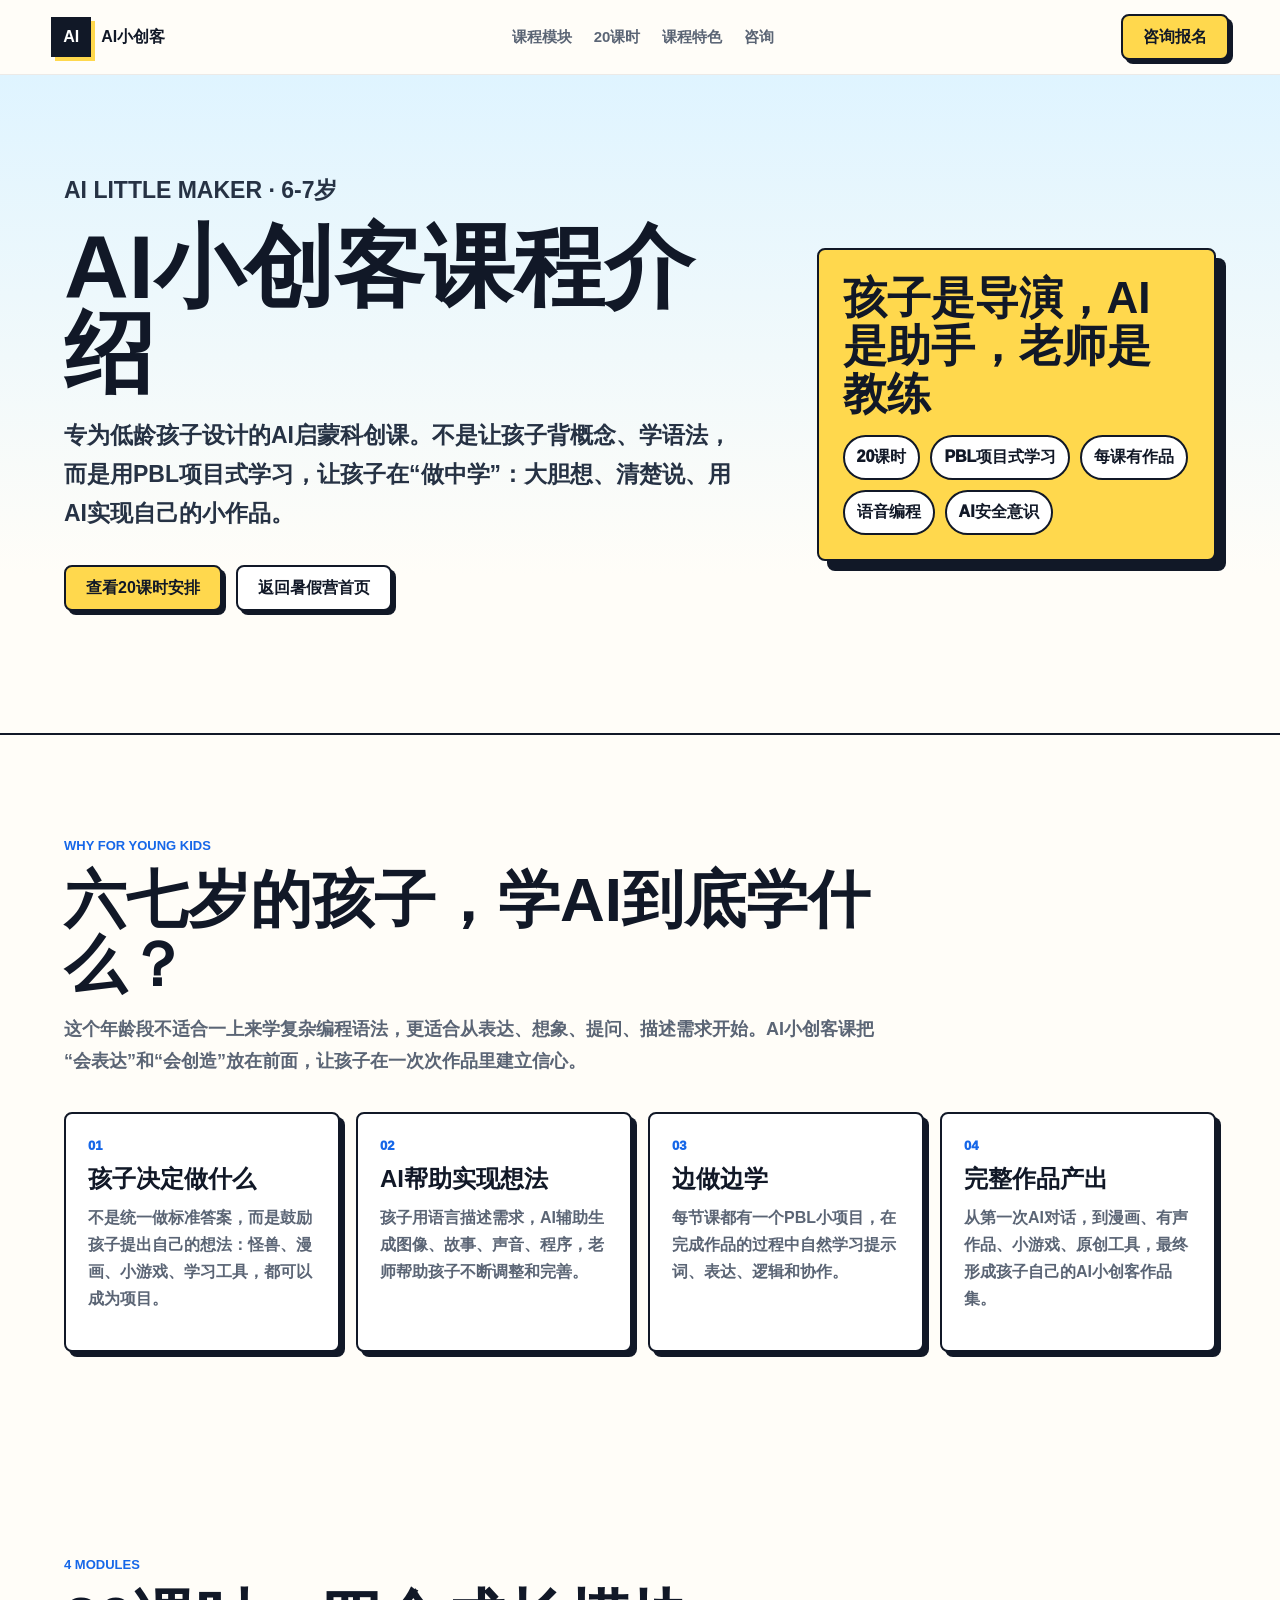
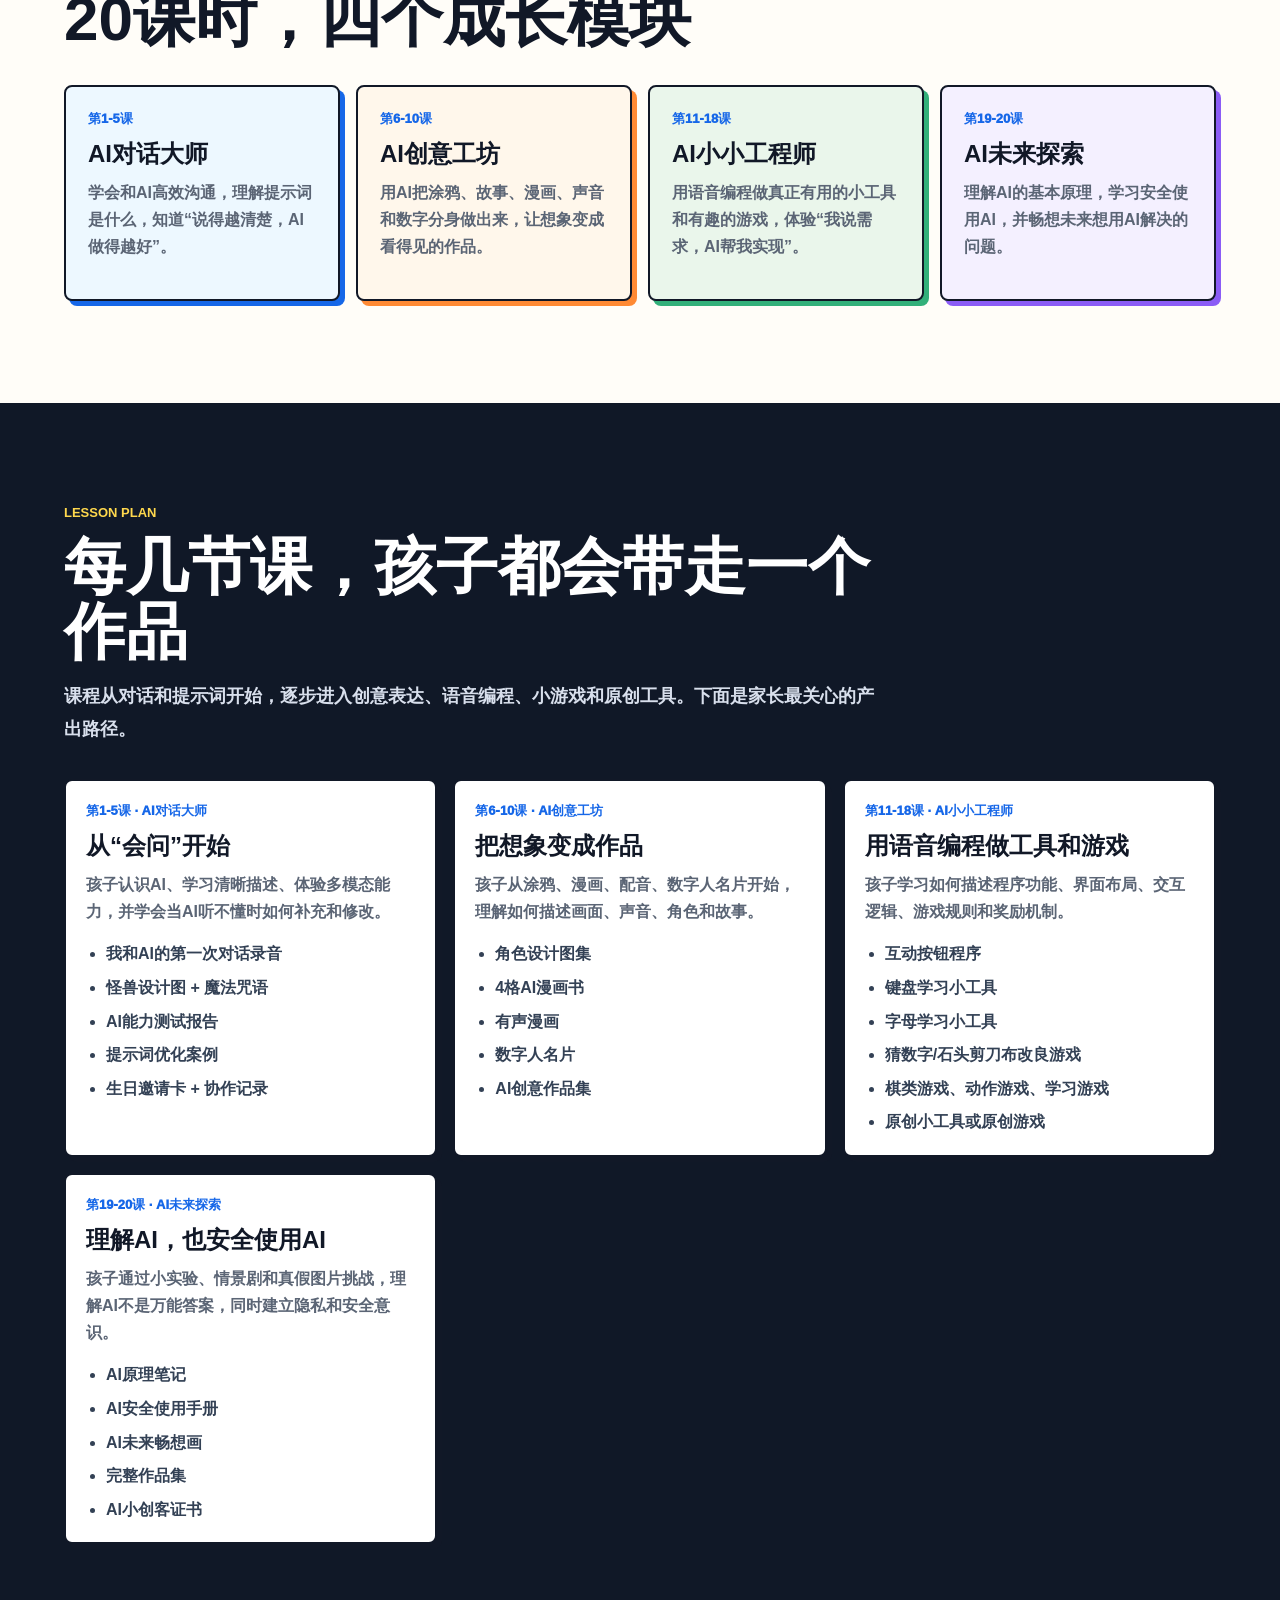
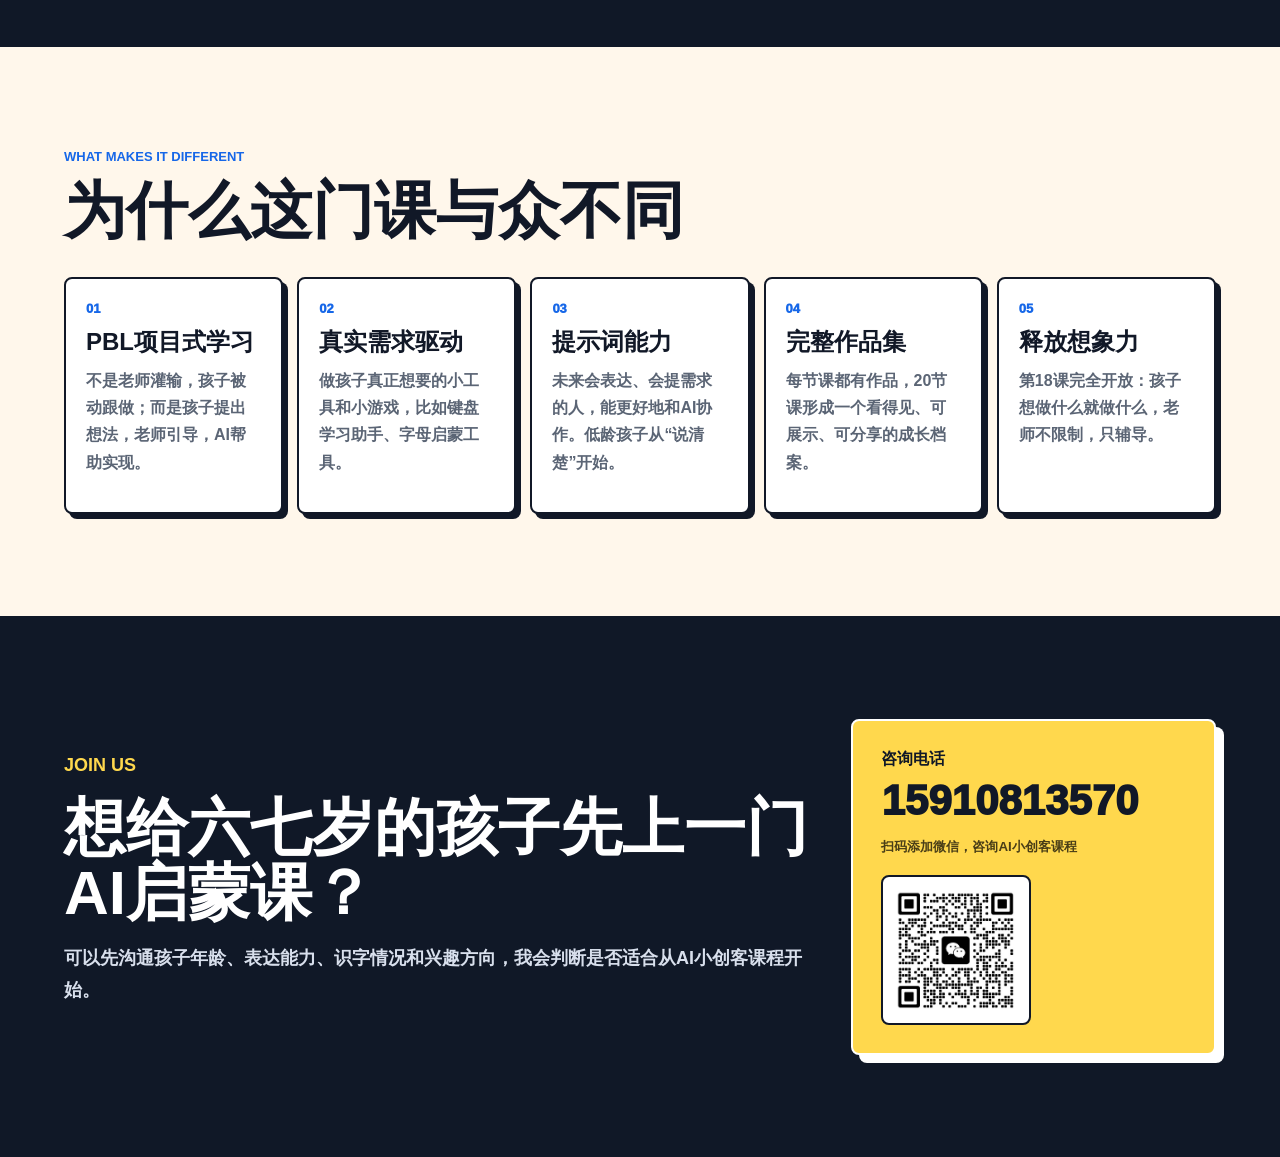
==== ai-little-maker.html @ bc4f5977 "Add files via upload" ====
<!doctype html>
<html lang="zh-CN">
  <head>
    <meta charset="utf-8">
    <meta name="viewport" content="width=device-width, initial-scale=1">
    <title>AI小创客课程介绍</title>
    <meta name="description" content="面向6-7岁孩子的AI小创客科创营，20课时PBL项目式学习，让孩子在做中学，用AI释放想象力。">
    <link rel="stylesheet" href="styles.css">
    <style>
      .maker-hero {
        display: grid;
        grid-template-columns: minmax(0, 1fr) minmax(300px, .58fr);
        gap: clamp(28px, 5vw, 66px);
        align-items: center;
        padding: clamp(54px, 8vw, 96px) clamp(20px, 5vw, 72px);
        background: linear-gradient(180deg, #dff4ff 0%, #fffdf8 76%);
        border-bottom: 2px solid var(--ink);
      }

      .maker-hero h1 {
        max-width: 880px;
        margin-bottom: 20px;
        font-size: clamp(46px, 7vw, 92px);
        line-height: .96;
      }

      .maker-hero p {
        max-width: 760px;
        color: #263244;
        font-size: clamp(18px, 2vw, 23px);
        line-height: 1.7;
        font-weight: 700;
      }

      .maker-badge-panel {
        padding: 24px;
        background: var(--yellow);
        border: 2px solid var(--ink);
        border-radius: 8px;
        box-shadow: 10px 10px 0 var(--ink);
      }

      .maker-badge-panel strong {
        display: block;
        margin-bottom: 16px;
        font-size: clamp(28px, 4vw, 44px);
        line-height: 1.1;
      }

      .maker-badges {
        display: flex;
        flex-wrap: wrap;
        gap: 10px;
      }

      .maker-badges span {
        padding: 10px 12px;
        background: var(--white);
        border: 2px solid var(--ink);
        border-radius: 999px;
        font-weight: 950;
      }

      .maker-section {
        padding: clamp(58px, 8vw, 104px) clamp(20px, 5vw, 72px);
      }

      .maker-section .section-heading p:not(.eyebrow) {
        max-width: 820px;
        color: var(--muted);
        font-size: 18px;
        line-height: 1.8;
        font-weight: 650;
      }

      .maker-ideas {
        display: grid;
        grid-template-columns: repeat(4, minmax(0, 1fr));
        gap: 16px;
      }

      .maker-idea-card,
      .maker-module,
      .maker-lesson-card,
      .maker-diff-card {
        background: var(--white);
        border: 2px solid var(--ink);
        border-radius: 8px;
        box-shadow: 5px 5px 0 var(--ink);
      }

      .maker-idea-card {
        min-height: 190px;
        padding: 22px;
      }

      .maker-idea-card span,
      .maker-module span,
      .maker-lesson-card span,
      .maker-diff-card span {
        display: inline-block;
        margin-bottom: 12px;
        color: var(--blue);
        font-size: 13px;
        font-weight: 950;
        text-transform: uppercase;
      }

      .maker-idea-card h3,
      .maker-module h3,
      .maker-lesson-card h3,
      .maker-diff-card h3 {
        margin-bottom: 10px;
        font-size: 24px;
        line-height: 1.2;
      }

      .maker-idea-card p,
      .maker-module p,
      .maker-lesson-card p,
      .maker-diff-card p {
        color: var(--muted);
        line-height: 1.7;
        font-weight: 650;
      }

      .maker-modules {
        display: grid;
        grid-template-columns: repeat(4, minmax(0, 1fr));
        gap: 16px;
      }

      .maker-module {
        padding: 22px;
      }

      .maker-module:nth-child(1) {
        background: #edf8ff;
        box-shadow: 5px 5px 0 var(--blue);
      }

      .maker-module:nth-child(2) {
        background: #fff7eb;
        box-shadow: 5px 5px 0 var(--orange);
      }

      .maker-module:nth-child(3) {
        background: #eaf6eb;
        box-shadow: 5px 5px 0 var(--green);
      }

      .maker-module:nth-child(4) {
        background: #f4f0ff;
        box-shadow: 5px 5px 0 #8b5cf6;
      }

      .lesson-section {
        background: #101827;
        color: var(--white);
      }

      .lesson-section .eyebrow {
        color: var(--yellow);
      }

      .lesson-section .section-heading p:not(.eyebrow) {
        color: #d8dfec;
      }

      .maker-lesson-grid {
        display: grid;
        grid-template-columns: repeat(auto-fit, minmax(280px, 1fr));
        gap: 16px;
      }

      .maker-lesson-card {
        padding: 20px;
        color: var(--ink);
      }

      .maker-lesson-card ul {
        display: grid;
        gap: 8px;
        margin: 14px 0 0;
        padding-left: 20px;
        color: #334155;
        line-height: 1.6;
        font-weight: 750;
      }

      .maker-diff-section {
        background: #fff7eb;
      }

      .maker-diff-grid {
        display: grid;
        grid-template-columns: repeat(5, minmax(0, 1fr));
        gap: 14px;
      }

      .maker-diff-card {
        padding: 20px;
      }

      .maker-contact {
        margin-top: 0;
      }

      @media (max-width: 980px) {
        .maker-hero,
        .maker-ideas,
        .maker-modules,
        .maker-diff-grid,
        .contact-section {
          grid-template-columns: 1fr;
        }
      }
    </style>
  </head>
  <body>
    <header class="site-header">
      <a class="brand" href="index.html" aria-label="返回暑假AI科创营首页">
        <span class="brand-mark">AI</span>
        <span>AI小创客</span>
      </a>
      <nav class="top-nav" aria-label="页面导航">
        <a href="#modules">课程模块</a>
        <a href="#lessons">20课时</a>
        <a href="#difference">课程特色</a>
        <a href="#contact">咨询</a>
      </nav>
      <a class="nav-cta" href="#contact">咨询报名</a>
    </header>

    <main>
      <section class="maker-hero">
        <div>
          <p class="eyebrow">AI Little Maker · 6-7岁</p>
          <h1>AI小创客课程介绍</h1>
          <p>专为低龄孩子设计的AI启蒙科创课。不是让孩子背概念、学语法，而是用PBL项目式学习，让孩子在“做中学”：大胆想、清楚说、用AI实现自己的小作品。</p>
          <div class="hero-actions">
            <a class="primary-btn" href="#lessons">查看20课时安排</a>
            <a class="secondary-btn" href="index.html" target="_blank" rel="noopener">返回暑假营首页</a>
          </div>
        </div>
        <div class="maker-badge-panel">
          <strong>孩子是导演，AI是助手，老师是教练</strong>
          <div class="maker-badges">
            <span>20课时</span>
            <span>PBL项目式学习</span>
            <span>每课有作品</span>
            <span>语音编程</span>
            <span>AI安全意识</span>
          </div>
        </div>
      </section>

      <section class="maker-section">
        <div class="section-heading">
          <p class="eyebrow">Why For Young Kids</p>
          <h2>六七岁的孩子，学AI到底学什么？</h2>
          <p>这个年龄段不适合一上来学复杂编程语法，更适合从表达、想象、提问、描述需求开始。AI小创客课把“会表达”和“会创造”放在前面，让孩子在一次次作品里建立信心。</p>
        </div>
        <div class="maker-ideas">
          <article class="maker-idea-card">
            <span>01</span>
            <h3>孩子决定做什么</h3>
            <p>不是统一做标准答案，而是鼓励孩子提出自己的想法：怪兽、漫画、小游戏、学习工具，都可以成为项目。</p>
          </article>
          <article class="maker-idea-card">
            <span>02</span>
            <h3>AI帮助实现想法</h3>
            <p>孩子用语言描述需求，AI辅助生成图像、故事、声音、程序，老师帮助孩子不断调整和完善。</p>
          </article>
          <article class="maker-idea-card">
            <span>03</span>
            <h3>边做边学</h3>
            <p>每节课都有一个PBL小项目，在完成作品的过程中自然学习提示词、表达、逻辑和协作。</p>
          </article>
          <article class="maker-idea-card">
            <span>04</span>
            <h3>完整作品产出</h3>
            <p>从第一次AI对话，到漫画、有声作品、小游戏、原创工具，最终形成孩子自己的AI小创客作品集。</p>
          </article>
        </div>
      </section>

      <section class="maker-section" id="modules">
        <div class="section-heading">
          <p class="eyebrow">4 Modules</p>
          <h2>20课时，四个成长模块</h2>
        </div>
        <div class="maker-modules">
          <article class="maker-module">
            <span>第1-5课</span>
            <h3>AI对话大师</h3>
            <p>学会和AI高效沟通，理解提示词是什么，知道“说得越清楚，AI做得越好”。</p>
          </article>
          <article class="maker-module">
            <span>第6-10课</span>
            <h3>AI创意工坊</h3>
            <p>用AI把涂鸦、故事、漫画、声音和数字分身做出来，让想象变成看得见的作品。</p>
          </article>
          <article class="maker-module">
            <span>第11-18课</span>
            <h3>AI小小工程师</h3>
            <p>用语音编程做真正有用的小工具和有趣的游戏，体验“我说需求，AI帮我实现”。</p>
          </article>
          <article class="maker-module">
            <span>第19-20课</span>
            <h3>AI未来探索</h3>
            <p>理解AI的基本原理，学习安全使用AI，并畅想未来想用AI解决的问题。</p>
          </article>
        </div>
      </section>

      <section class="maker-section lesson-section" id="lessons">
        <div class="section-heading">
          <p class="eyebrow">Lesson Plan</p>
          <h2>每几节课，孩子都会带走一个作品</h2>
          <p>课程从对话和提示词开始，逐步进入创意表达、语音编程、小游戏和原创工具。下面是家长最关心的产出路径。</p>
        </div>
        <div class="maker-lesson-grid">
          <article class="maker-lesson-card">
            <span>第1-5课 · AI对话大师</span>
            <h3>从“会问”开始</h3>
            <p>孩子认识AI、学习清晰描述、体验多模态能力，并学会当AI听不懂时如何补充和修改。</p>
            <ul>
              <li>我和AI的第一次对话录音</li>
              <li>怪兽设计图 + 魔法咒语</li>
              <li>AI能力测试报告</li>
              <li>提示词优化案例</li>
              <li>生日邀请卡 + 协作记录</li>
            </ul>
          </article>
          <article class="maker-lesson-card">
            <span>第6-10课 · AI创意工坊</span>
            <h3>把想象变成作品</h3>
            <p>孩子从涂鸦、漫画、配音、数字人名片开始，理解如何描述画面、声音、角色和故事。</p>
            <ul>
              <li>角色设计图集</li>
              <li>4格AI漫画书</li>
              <li>有声漫画</li>
              <li>数字人名片</li>
              <li>AI创意作品集</li>
            </ul>
          </article>
          <article class="maker-lesson-card">
            <span>第11-18课 · AI小小工程师</span>
            <h3>用语音编程做工具和游戏</h3>
            <p>孩子学习如何描述程序功能、界面布局、交互逻辑、游戏规则和奖励机制。</p>
            <ul>
              <li>互动按钮程序</li>
              <li>键盘学习小工具</li>
              <li>字母学习小工具</li>
              <li>猜数字/石头剪刀布改良游戏</li>
              <li>棋类游戏、动作游戏、学习游戏</li>
              <li>原创小工具或原创游戏</li>
            </ul>
          </article>
          <article class="maker-lesson-card">
            <span>第19-20课 · AI未来探索</span>
            <h3>理解AI，也安全使用AI</h3>
            <p>孩子通过小实验、情景剧和真假图片挑战，理解AI不是万能答案，同时建立隐私和安全意识。</p>
            <ul>
              <li>AI原理笔记</li>
              <li>AI安全使用手册</li>
              <li>AI未来畅想画</li>
              <li>完整作品集</li>
              <li>AI小创客证书</li>
            </ul>
          </article>
        </div>
      </section>

      <section class="maker-section maker-diff-section" id="difference">
        <div class="section-heading">
          <p class="eyebrow">What Makes It Different</p>
          <h2>为什么这门课与众不同</h2>
        </div>
        <div class="maker-diff-grid">
          <article class="maker-diff-card">
            <span>01</span>
            <h3>PBL项目式学习</h3>
            <p>不是老师灌输，孩子被动跟做；而是孩子提出想法，老师引导，AI帮助实现。</p>
          </article>
          <article class="maker-diff-card">
            <span>02</span>
            <h3>真实需求驱动</h3>
            <p>做孩子真正想要的小工具和小游戏，比如键盘学习助手、字母启蒙工具。</p>
          </article>
          <article class="maker-diff-card">
            <span>03</span>
            <h3>提示词能力</h3>
            <p>未来会表达、会提需求的人，能更好地和AI协作。低龄孩子从“说清楚”开始。</p>
          </article>
          <article class="maker-diff-card">
            <span>04</span>
            <h3>完整作品集</h3>
            <p>每节课都有作品，20节课形成一个看得见、可展示、可分享的成长档案。</p>
          </article>
          <article class="maker-diff-card">
            <span>05</span>
            <h3>释放想象力</h3>
            <p>第18课完全开放：孩子想做什么就做什么，老师不限制，只辅导。</p>
          </article>
        </div>
      </section>

      <section class="contact-section maker-contact" id="contact">
        <div class="contact-copy">
          <p class="eyebrow">Join Us</p>
          <h2>想给六七岁的孩子先上一门AI启蒙课？</h2>
          <p>可以先沟通孩子年龄、表达能力、识字情况和兴趣方向，我会判断是否适合从AI小创客课程开始。</p>
        </div>
        <div class="contact-card">
          <div class="contact-info">
            <span>咨询电话</span>
            <a href="tel:15910813570">15910813570</a>
            <small>扫码添加微信，咨询AI小创客课程</small>
          </div>
          <img class="qr-code" src="assets/common/qr.jpg" alt="AI小创客课程咨询微信二维码">
        </div>
      </section>
    </main>
  </body>
</html>
---- styles.css ----
:root {
  --ink: #111827;
  --muted: #5b6575;
  --line: #d9e0ea;
  --paper: #fffaf0;
  --blue: #1667e8;
  --sky: #bfe9ff;
  --orange: #ff8a34;
  --yellow: #ffd84d;
  --green: #32b07a;
  --white: #ffffff;
  --shadow: 0 18px 50px rgba(23, 35, 64, .16);
}

* {
  box-sizing: border-box;
}

html {
  scroll-behavior: smooth;
}

body {
  margin: 0;
  color: var(--ink);
  font-family: -apple-system, BlinkMacSystemFont, "Segoe UI", "PingFang SC", "Hiragino Sans GB", "Microsoft YaHei", sans-serif;
  background: #fffdf8;
}

img {
  display: block;
  max-width: 100%;
}

[hidden] {
  display: none !important;
}

a {
  color: inherit;
  text-decoration: none;
}

.site-header {
  position: sticky;
  top: 0;
  z-index: 20;
  display: flex;
  align-items: center;
  justify-content: space-between;
  gap: 24px;
  min-height: 72px;
  padding: 14px clamp(20px, 4vw, 56px);
  background: rgba(255, 253, 248, .92);
  border-bottom: 1px solid rgba(17, 24, 39, .08);
  backdrop-filter: blur(18px);
}

.brand {
  display: inline-flex;
  align-items: center;
  gap: 10px;
  font-weight: 900;
}

.brand-mark {
  display: grid;
  place-items: center;
  width: 40px;
  height: 40px;
  color: var(--white);
  background: var(--ink);
  border: 3px solid var(--ink);
  box-shadow: 4px 4px 0 var(--yellow);
}

.top-nav {
  display: flex;
  align-items: center;
  gap: 22px;
  color: var(--muted);
  font-size: 15px;
  font-weight: 700;
}

.top-nav a:hover {
  color: var(--blue);
}

.nav-cta,
.primary-btn,
.secondary-btn {
  display: inline-flex;
  align-items: center;
  justify-content: center;
  min-height: 46px;
  padding: 0 20px;
  border: 2px solid var(--ink);
  border-radius: 8px;
  font-weight: 900;
  box-shadow: 4px 4px 0 var(--ink);
}

.nav-cta,
.primary-btn {
  color: var(--ink);
  background: var(--yellow);
}

.secondary-btn {
  background: var(--white);
}

.hero {
  display: grid;
  grid-template-columns: minmax(0, .92fr) minmax(420px, 1.08fr);
  gap: clamp(28px, 5vw, 72px);
  align-items: center;
  min-height: calc(100vh - 72px);
  padding: clamp(48px, 7vw, 86px) clamp(20px, 5vw, 72px) 38px;
  background:
    linear-gradient(180deg, #dff4ff 0%, #fffdf8 72%),
    var(--sky);
  border-bottom: 2px solid var(--ink);
}

.eyebrow {
  margin: 0 0 14px;
  color: var(--blue);
  font-size: 13px;
  font-weight: 900;
  letter-spacing: 0;
  text-transform: uppercase;
}

h1,
h2,
h3,
p {
  margin-top: 0;
}

h1 {
  max-width: 760px;
  margin-bottom: 20px;
  font-size: clamp(48px, 8vw, 96px);
  line-height: .95;
  letter-spacing: 0;
}

.hero-lead {
  max-width: 650px;
  color: #263244;
  font-size: clamp(18px, 2vw, 24px);
  line-height: 1.6;
  font-weight: 700;
}

.hero-actions {
  display: flex;
  flex-wrap: wrap;
  gap: 14px;
  margin: 32px 0 26px;
}

.hero-metrics {
  display: flex;
  flex-wrap: wrap;
  gap: 12px;
}

.hero-metrics span {
  padding: 12px 14px;
  background: var(--white);
  border: 2px solid var(--ink);
  border-radius: 8px;
  font-weight: 800;
}

.hero-metrics strong {
  margin-right: 5px;
  color: var(--orange);
}

.hero-stage {
  position: relative;
  border: 3px solid var(--ink);
  border-radius: 8px;
  overflow: hidden;
  background: #0c1430;
  box-shadow: 12px 12px 0 var(--ink);
}

.hero-stage img {
  width: 100%;
  height: min(58vw, 560px);
  object-fit: cover;
}

.stage-caption {
  position: absolute;
  left: 18px;
  right: 18px;
  bottom: 18px;
  display: flex;
  align-items: center;
  justify-content: space-between;
  gap: 12px;
  padding: 14px 16px;
  color: var(--white);
  background: rgba(17, 24, 39, .78);
  border: 1px solid rgba(255, 255, 255, .25);
  border-radius: 8px;
}

.stage-caption span {
  color: var(--yellow);
  font-size: 13px;
  font-weight: 900;
  text-transform: uppercase;
}

.stage-caption strong {
  font-size: clamp(16px, 2vw, 22px);
}

.intro-band,
.parent-course-section,
.tracks-section,
.works-section,
.outcomes-section,
.schedule-section,
.daily-section,
.scene-section,
.teacher-section,
.pricing-section,
.refund-section,
.difference-section,
.faq-section,
.contact-section {
  padding: clamp(58px, 8vw, 104px) clamp(20px, 5vw, 72px);
}

.intro-band {
  display: grid;
  grid-template-columns: minmax(0, .9fr) minmax(300px, .8fr);
  gap: 28px;
  align-items: center;
  background: var(--paper);
}

.intro-copy h2,
.section-heading h2,
.scene-copy h2,
.teacher-section h2,
.contact-copy h2 {
  margin-bottom: 16px;
  font-size: clamp(34px, 5vw, 62px);
  line-height: 1.05;
  letter-spacing: 0;
}

.intro-copy p,
.scene-copy p,
.teacher-section p,
.contact-copy p {
  max-width: 760px;
  color: var(--muted);
  font-size: 18px;
  line-height: 1.8;
  font-weight: 650;
}

.pill-row {
  display: flex;
  flex-wrap: wrap;
  gap: 12px;
}

.pill-row span,
.mentor-points span {
  padding: 12px 14px;
  background: var(--white);
  border: 2px solid var(--ink);
  border-radius: 999px;
  font-weight: 900;
}

.parent-course-section {
  display: grid;
  grid-template-columns: minmax(0, .9fr) minmax(300px, .58fr);
  gap: 28px;
  align-items: center;
  background: #101827;
  color: var(--white);
}

.parent-course-section .eyebrow {
  color: var(--yellow);
}

.parent-course-copy h2 {
  margin-bottom: 16px;
  font-size: clamp(34px, 5vw, 62px);
  line-height: 1.05;
}

.parent-course-copy p:not(.eyebrow),
.parent-course-card p {
  color: #d8dfec;
  font-size: 18px;
  line-height: 1.8;
  font-weight: 650;
}

.parent-course-card {
  padding: 26px;
  color: var(--ink);
  background: var(--yellow);
  border: 2px solid var(--white);
  border-radius: 8px;
  box-shadow: 8px 8px 0 var(--white);
}

.parent-course-card span {
  display: inline-block;
  margin-bottom: 12px;
  color: var(--blue);
  font-size: 13px;
  font-weight: 950;
  text-transform: uppercase;
}

.parent-course-card strong {
  display: block;
  margin-bottom: 12px;
  font-size: clamp(28px, 4vw, 42px);
  line-height: 1.08;
}

.parent-course-card p {
  color: #4a3e17;
  margin-bottom: 22px;
}

.parent-course-card .primary-btn {
  background: var(--white);
}

.section-heading {
  max-width: 820px;
  margin-bottom: 34px;
}

.track-tabs {
  display: grid;
  grid-template-columns: repeat(2, minmax(0, 1fr));
  gap: 16px;
  margin-bottom: 18px;
}

.track-tab {
  min-height: 96px;
  padding: 18px;
  text-align: left;
  cursor: pointer;
  background: var(--white);
  border: 2px solid var(--ink);
  border-radius: 8px;
  box-shadow: 5px 5px 0 var(--ink);
  transition: transform .2s ease, background .2s ease;
}

.track-tab:hover,
.track-tab.is-active {
  transform: translate(-2px, -2px);
  background: var(--yellow);
}

.track-tab span {
  display: block;
  margin-bottom: 8px;
  font-size: 24px;
  font-weight: 950;
}

.track-tab small {
  color: #3f4a5c;
  font-size: 14px;
  font-weight: 800;
}

.track-panel {
  display: grid;
  grid-template-columns: minmax(0, 1fr) minmax(320px, .6fr);
  gap: 28px;
  padding: clamp(24px, 4vw, 42px);
  background: #edf8ff;
  border: 2px solid var(--ink);
  border-radius: 8px;
  box-shadow: 8px 8px 0 var(--ink);
}

.track-panel[data-panel="animation"] {
  background: #fff1e4;
}

.track-text h3 {
  margin-bottom: 16px;
  font-size: clamp(32px, 5vw, 58px);
  line-height: 1.08;
}

.track-text p {
  color: #314050;
  font-size: 18px;
  line-height: 1.8;
  font-weight: 650;
}

.check-list {
  display: grid;
  gap: 12px;
  margin: 26px 0 0;
  padding: 0;
  list-style: none;
}

.check-list li {
  position: relative;
  padding-left: 28px;
  font-weight: 850;
}

.check-list li::before {
  position: absolute;
  left: 0;
  top: 3px;
  width: 16px;
  height: 16px;
  content: "";
  background: var(--green);
  border: 2px solid var(--ink);
  border-radius: 50%;
}

.track-info {
  display: grid;
  gap: 12px;
}

.track-info div {
  padding: 18px;
  background: var(--white);
  border: 2px solid var(--ink);
  border-radius: 8px;
}

.track-info span {
  display: block;
  margin-bottom: 8px;
  color: var(--muted);
  font-size: 13px;
  font-weight: 900;
}

.track-info strong {
  font-size: 18px;
}

.works-section {
  background: #101827;
  color: var(--white);
}

.works-section .eyebrow {
  color: var(--yellow);
}

.works-section .section-heading p:not(.eyebrow) {
  max-width: 760px;
  color: #d8dfec;
  font-size: 18px;
  line-height: 1.8;
  font-weight: 650;
}

.project-comparisons {
  display: grid;
  gap: 28px;
}

.project-card {
  display: grid;
  grid-template-columns: minmax(300px, .36fr) minmax(0, 1fr);
  gap: 24px;
  padding: clamp(18px, 3vw, 30px);
  color: var(--ink);
  background: var(--white);
  border: 2px solid var(--white);
  border-radius: 8px;
  box-shadow: 8px 8px 0 rgba(255, 216, 77, .9);
}

.project-title span,
.shot-head span,
.ui-shots span,
.price-card > span,
.difference-grid span {
  display: inline-block;
  margin-bottom: 12px;
  color: var(--blue);
  font-size: 13px;
  font-weight: 950;
  text-transform: uppercase;
}

.project-title h3 {
  margin-bottom: 12px;
  font-size: clamp(28px, 4vw, 46px);
  line-height: 1.05;
}

.project-title p {
  color: var(--muted);
  line-height: 1.7;
  font-weight: 700;
}

.project-notes {
  display: grid;
  gap: 10px;
  margin-top: 20px;
}

.project-notes div {
  padding: 12px;
  background: #f8fafc;
  border: 2px solid var(--ink);
  border-radius: 8px;
}

.project-notes strong,
.project-notes em {
  display: block;
}

.project-notes strong {
  margin-bottom: 5px;
  color: var(--blue);
  font-size: 14px;
}

.project-notes em {
  color: #3f4a5c;
  font-size: 14px;
  font-style: normal;
  line-height: 1.55;
  font-weight: 700;
}

.comparison-grid {
  display: grid;
  grid-template-columns: minmax(0, .95fr) minmax(0, 1.15fr);
  gap: 16px;
  align-items: stretch;
}

.prototype-shot,
.ui-shots figure {
  margin: 0;
  padding: 10px;
  background: #f8fafc;
  border: 2px solid var(--ink);
  border-radius: 8px;
}

.shot-head {
  display: flex;
  align-items: center;
  justify-content: space-between;
  gap: 12px;
}

.mini-actions {
  display: inline-flex;
  gap: 8px;
}

.mini-actions button {
  display: grid;
  place-items: center;
  width: 32px;
  height: 32px;
  color: var(--ink);
  cursor: pointer;
  background: var(--yellow);
  border: 2px solid var(--ink);
  border-radius: 50%;
  font-size: 20px;
  font-weight: 950;
  line-height: 1;
}

.prototype-track {
  display: grid;
  grid-auto-columns: 100%;
  grid-auto-flow: column;
  gap: 10px;
  overflow-x: auto;
  padding-bottom: 4px;
  scroll-behavior: smooth;
  scroll-snap-type: x mandatory;
}

.prototype-track figure {
  display: grid;
  place-items: center;
  min-height: 520px;
  margin: 0;
  scroll-snap-align: start;
}

.prototype-track img {
  width: 100%;
  max-height: 520px;
  height: auto;
  object-fit: contain;
  border-radius: 6px;
  background: #eef2f7;
}

.ui-shots {
  display: grid;
  grid-auto-columns: minmax(220px, 42%);
  grid-auto-flow: column;
  gap: 10px;
  align-items: start;
  overflow-x: auto;
  padding-bottom: 4px;
  scroll-snap-type: x proximity;
}

.ui-shots figure:first-child {
  background: #fff8d6;
}

.ui-shots figure {
  height: 520px;
  overflow-y: auto;
  overscroll-behavior: contain;
  scroll-snap-align: start;
}

.ui-shots img {
  width: 100%;
  height: auto;
  object-fit: contain;
  object-position: top;
  border-radius: 6px;
  background: #eef2f7;
}

.phone-gallery {
  display: grid;
  grid-template-columns: repeat(3, minmax(0, 1fr));
  gap: clamp(18px, 3vw, 34px);
  align-items: start;
}

.phone-gallery figure {
  margin: 0;
  padding: 14px;
  background: #ffffff;
  border: 2px solid var(--white);
  border-radius: 8px;
  box-shadow: 8px 8px 0 rgba(255, 216, 77, .9);
}

.phone-gallery img {
  width: 100%;
  max-height: 640px;
  object-fit: cover;
  object-position: top;
  border-radius: 6px;
}

.phone-gallery figcaption {
  padding: 14px 4px 2px;
  color: var(--ink);
  font-weight: 900;
}

.outcomes-section {
  background: var(--paper);
}

.outcome-grid,
.pricing-grid,
.difference-grid {
  display: grid;
  grid-template-columns: repeat(4, minmax(0, 1fr));
  gap: 16px;
}

.outcome-grid article,
.price-card,
.difference-grid article {
  padding: 24px;
  background: var(--white);
  border: 2px solid var(--ink);
  border-radius: 8px;
  box-shadow: 5px 5px 0 var(--ink);
}

.outcome-grid h3,
.price-card h3,
.difference-grid h3 {
  margin-bottom: 12px;
  font-size: 24px;
}

.outcome-grid p,
.price-card p,
.difference-grid p {
  color: var(--muted);
  line-height: 1.7;
  font-weight: 650;
}

.timeline {
  display: grid;
  grid-template-columns: repeat(3, minmax(0, 1fr));
  gap: 18px;
}

.timeline article {
  min-height: 250px;
  padding: 24px;
  background: var(--white);
  border: 2px solid var(--ink);
  border-radius: 8px;
  box-shadow: 6px 6px 0 var(--orange);
}

.timeline span {
  display: inline-block;
  margin-bottom: 28px;
  padding: 8px 12px;
  color: var(--white);
  background: var(--blue);
  border-radius: 8px;
  font-weight: 950;
}

.timeline h3 {
  margin-bottom: 12px;
  font-size: 26px;
}

.timeline p {
  color: var(--muted);
  line-height: 1.7;
  font-weight: 650;
}

.daily-section {
  background: #fff7eb;
}

.daily-section .section-heading p:not(.eyebrow) {
  max-width: 820px;
  color: var(--muted);
  font-size: 18px;
  line-height: 1.8;
  font-weight: 650;
}

.daily-grid {
  display: grid;
  grid-template-columns: repeat(2, minmax(0, 1fr));
  gap: 18px;
}

.daily-card {
  padding: clamp(18px, 3vw, 28px);
  background: var(--white);
  border: 2px solid var(--ink);
  border-radius: 8px;
  box-shadow: 6px 6px 0 var(--ink);
}

.daily-head {
  margin-bottom: 18px;
}

.daily-head span {
  display: inline-block;
  margin-bottom: 10px;
  color: var(--blue);
  font-size: 13px;
  font-weight: 950;
  text-transform: uppercase;
}

.daily-head h3 {
  margin-bottom: 0;
  font-size: clamp(26px, 3.5vw, 40px);
  line-height: 1.12;
}

.daily-card details {
  box-shadow: none;
}

.daily-card details + details {
  margin-top: 12px;
}

.daily-card summary {
  padding: 16px 18px;
  font-size: 17px;
}

.day-detail {
  padding: 0 18px 18px;
}

.day-detail h4 {
  margin: 16px 0 8px;
  font-size: 17px;
}

.day-detail p {
  margin: 0;
  color: var(--muted);
  line-height: 1.75;
  font-weight: 650;
}

.day-detail ul {
  display: grid;
  gap: 7px;
  margin: 12px 0 0;
  padding-left: 20px;
  color: #334155;
  line-height: 1.65;
  font-weight: 750;
}

.scene-section {
  display: grid;
  grid-template-columns: minmax(300px, .72fr) minmax(0, 1fr);
  gap: clamp(28px, 5vw, 64px);
  align-items: center;
  background: #eaf6eb;
}

.activity-carousel {
  position: relative;
  min-width: 0;
}

.carousel-actions {
  display: flex;
  justify-content: flex-end;
  gap: 10px;
  margin-bottom: 12px;
}

.carousel-btn {
  display: grid;
  place-items: center;
  width: 44px;
  height: 44px;
  color: var(--ink);
  cursor: pointer;
  background: var(--yellow);
  border: 2px solid var(--ink);
  border-radius: 8px;
  box-shadow: 3px 3px 0 var(--ink);
  font-size: 28px;
  font-weight: 950;
  line-height: 1;
}

.activity-track {
  display: grid;
  grid-auto-columns: minmax(300px, 74%);
  grid-auto-flow: column;
  gap: 16px;
  overflow-x: auto;
  padding: 0 8px 14px 0;
  scroll-behavior: smooth;
  scroll-snap-type: x mandatory;
}

.activity-track figure {
  display: grid;
  place-items: center;
  min-height: 360px;
  margin: 0;
  padding: 12px;
  background: #f8fafc;
  border: 2px solid var(--ink);
  border-radius: 8px;
  box-shadow: 5px 5px 0 var(--ink);
  scroll-snap-align: start;
}

.activity-track img {
  width: 100%;
  height: 360px;
  object-fit: contain;
  border-radius: 6px;
  background: #e8eef6;
}

.teacher-section {
  display: grid;
  grid-template-columns: minmax(0, 1fr) minmax(280px, .55fr);
  gap: 36px;
  align-items: center;
  background: var(--white);
}

.mentor-points {
  display: flex;
  flex-wrap: wrap;
  gap: 12px;
}

.pricing-section {
  background: #edf8ff;
}

.pricing-grid {
  grid-template-columns: repeat(2, minmax(0, 1fr));
}

.price-card {
  box-shadow: 7px 7px 0 var(--blue);
}

.price-card h3 {
  margin-bottom: 10px;
  color: var(--ink);
  font-size: clamp(44px, 6vw, 72px);
  line-height: 1;
}

.price-card small {
  font-size: 18px;
}

.price-card ul {
  display: grid;
  gap: 10px;
  margin: 22px 0 0;
  padding: 0;
  list-style: none;
}

.price-card li {
  position: relative;
  padding-left: 25px;
  line-height: 1.6;
  font-weight: 800;
}

.price-card li::before {
  position: absolute;
  left: 0;
  top: 8px;
  width: 10px;
  height: 10px;
  content: "";
  background: var(--orange);
  border: 2px solid var(--ink);
  border-radius: 50%;
}

.refund-section {
  background: #fffdf8;
}

.refund-section .section-heading p:not(.eyebrow) {
  max-width: 760px;
  color: var(--muted);
  font-size: 18px;
  line-height: 1.8;
  font-weight: 650;
}

.refund-grid {
  display: grid;
  grid-template-columns: repeat(5, minmax(0, 1fr));
  gap: 14px;
}

.refund-card {
  min-height: 160px;
  padding: 20px;
  background: var(--white);
  border: 2px solid var(--ink);
  border-radius: 8px;
  box-shadow: 5px 5px 0 var(--ink);
}

.refund-card span {
  display: block;
  margin-bottom: 18px;
  color: var(--muted);
  font-size: 15px;
  line-height: 1.55;
  font-weight: 800;
}

.refund-card strong {
  display: block;
  color: var(--ink);
  font-size: clamp(22px, 2.4vw, 30px);
  line-height: 1.15;
}

.refund-card.is-full {
  background: #eaf6eb;
  box-shadow: 5px 5px 0 var(--green);
}

.refund-card.is-none {
  background: #fff1e4;
  box-shadow: 5px 5px 0 var(--orange);
}

.difference-section {
  display: grid;
  grid-template-columns: minmax(260px, .55fr) minmax(0, 1fr);
  gap: 32px;
  background: #fff7eb;
}

.difference-section h2 {
  margin-bottom: 0;
  font-size: clamp(34px, 5vw, 58px);
  line-height: 1.08;
}

.difference-grid {
  grid-template-columns: 1fr;
}

.difference-grid strong {
  display: block;
  margin-top: 12px;
  font-size: 18px;
  line-height: 1.5;
}

.faq-section {
  background: #f4f0ff;
}

.faq-list {
  display: grid;
  gap: 12px;
  max-width: 960px;
}

details {
  background: var(--white);
  border: 2px solid var(--ink);
  border-radius: 8px;
  box-shadow: 4px 4px 0 var(--ink);
}

summary {
  padding: 18px 20px;
  cursor: pointer;
  font-size: 18px;
  font-weight: 950;
}

details p {
  margin: 0;
  padding: 0 20px 20px;
  color: var(--muted);
  line-height: 1.7;
  font-weight: 650;
}

.contact-section {
  display: grid;
  grid-template-columns: minmax(0, 1fr) minmax(280px, .48fr);
  gap: 28px;
  align-items: center;
  color: var(--white);
  background: #101827;
}

.contact-section .eyebrow {
  color: var(--yellow);
}

.contact-copy p {
  color: #d8dfec;
}

.contact-card {
  display: grid;
  grid-template-columns: 1fr;
  gap: 18px;
  align-items: center;
  padding: 28px;
  color: var(--ink);
  background: var(--yellow);
  border: 2px solid var(--white);
  border-radius: 8px;
  box-shadow: 8px 8px 0 var(--white);
}

.contact-card span,
.contact-card small {
  display: block;
  font-weight: 900;
}

.contact-card a {
  display: block;
  margin: 10px 0 14px;
  font-size: clamp(30px, 3.4vw, 42px);
  line-height: 1;
  font-weight: 950;
}

.contact-card small {
  color: #4a3e17;
  line-height: 1.6;
}

.qr-code {
  width: 150px;
  aspect-ratio: 1;
  object-fit: contain;
  justify-self: start;
  padding: 8px;
  background: var(--white);
  border: 2px solid var(--ink);
  border-radius: 8px;
}

@media (max-width: 980px) {
  .top-nav {
    display: none;
  }

  .hero,
  .intro-band,
  .parent-course-section,
  .track-panel,
  .scene-section,
  .teacher-section,
  .contact-section {
    grid-template-columns: 1fr;
  }

  .hero {
    min-height: auto;
  }

  .hero-stage img {
    height: 420px;
  }

  .phone-gallery,
  .timeline,
  .daily-grid,
  .outcome-grid,
  .pricing-grid,
  .refund-grid,
  .difference-section {
    grid-template-columns: 1fr;
  }

  .project-card,
  .comparison-grid {
    grid-template-columns: 1fr;
  }

  .prototype-track figure {
    min-height: 430px;
  }

  .prototype-track img {
    max-height: none;
  }

  .ui-shots figure {
    height: 430px;
  }

  .phone-gallery {
    max-width: 520px;
    margin: 0 auto;
  }
}

@media (max-width: 640px) {
  .site-header {
    min-height: 64px;
  }

  .brand {
    font-size: 15px;
  }

  .brand-mark {
    width: 34px;
    height: 34px;
  }

  .nav-cta {
    min-height: 40px;
    padding: 0 12px;
    font-size: 14px;
  }

  .contact-card {
    grid-template-columns: 1fr;
  }

  .qr-code {
    width: min(190px, 70vw);
    justify-self: center;
  }

  .hero {
    padding-top: 34px;
  }

  h1 {
    font-size: 50px;
  }

  .hero-actions {
    flex-direction: column;
    align-items: stretch;
  }

  .hero-stage {
    box-shadow: 7px 7px 0 var(--ink);
  }

  .hero-stage img {
    height: 300px;
  }

  .stage-caption {
    position: static;
    display: block;
    border-radius: 0;
  }

  .stage-caption span {
    display: block;
    margin-bottom: 5px;
  }

  .track-tabs {
    grid-template-columns: 1fr;
  }

  .track-tab span {
    font-size: 21px;
  }

  .ui-shots {
    grid-auto-columns: 78%;
    grid-auto-flow: column;
    overflow-x: auto;
    padding-bottom: 4px;
  }

  .activity-track {
    grid-auto-columns: minmax(270px, 88%);
  }

  .activity-track figure {
    min-height: 300px;
  }

  .activity-track img {
    height: 300px;
  }
}
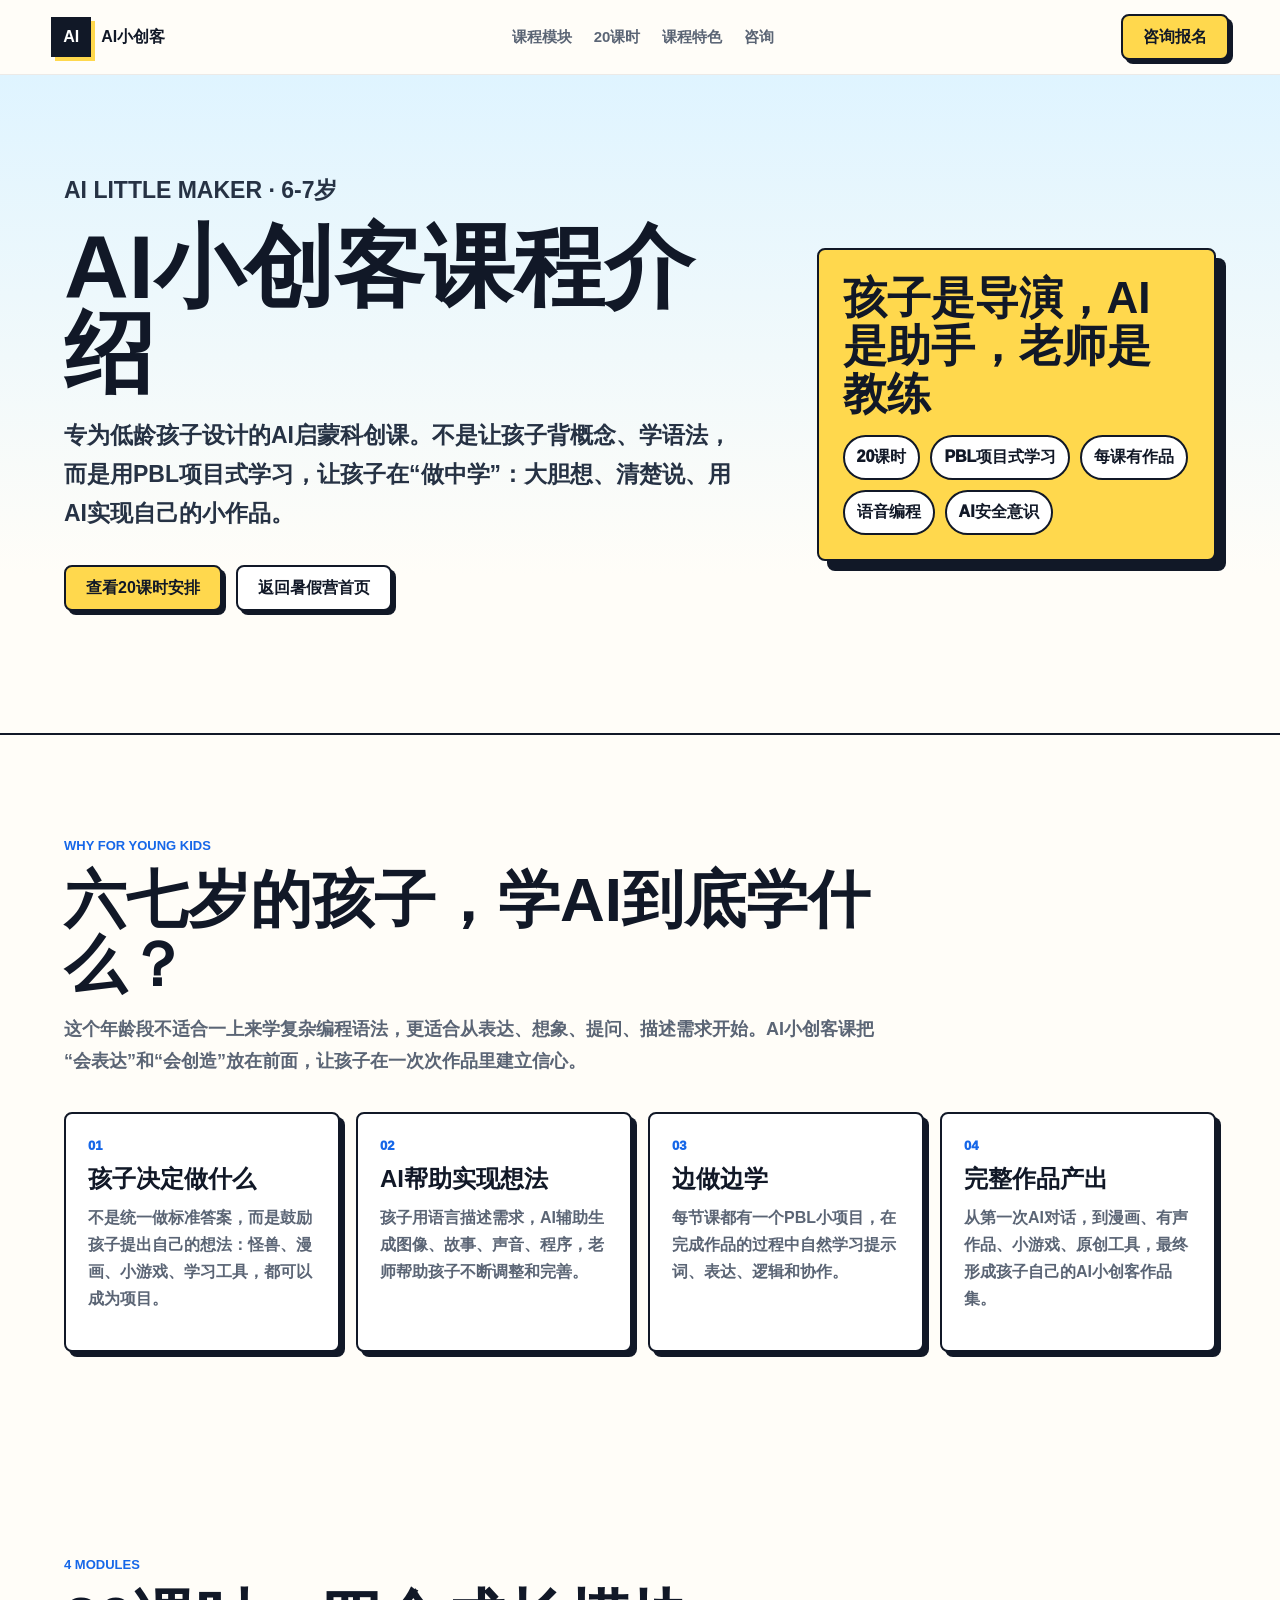
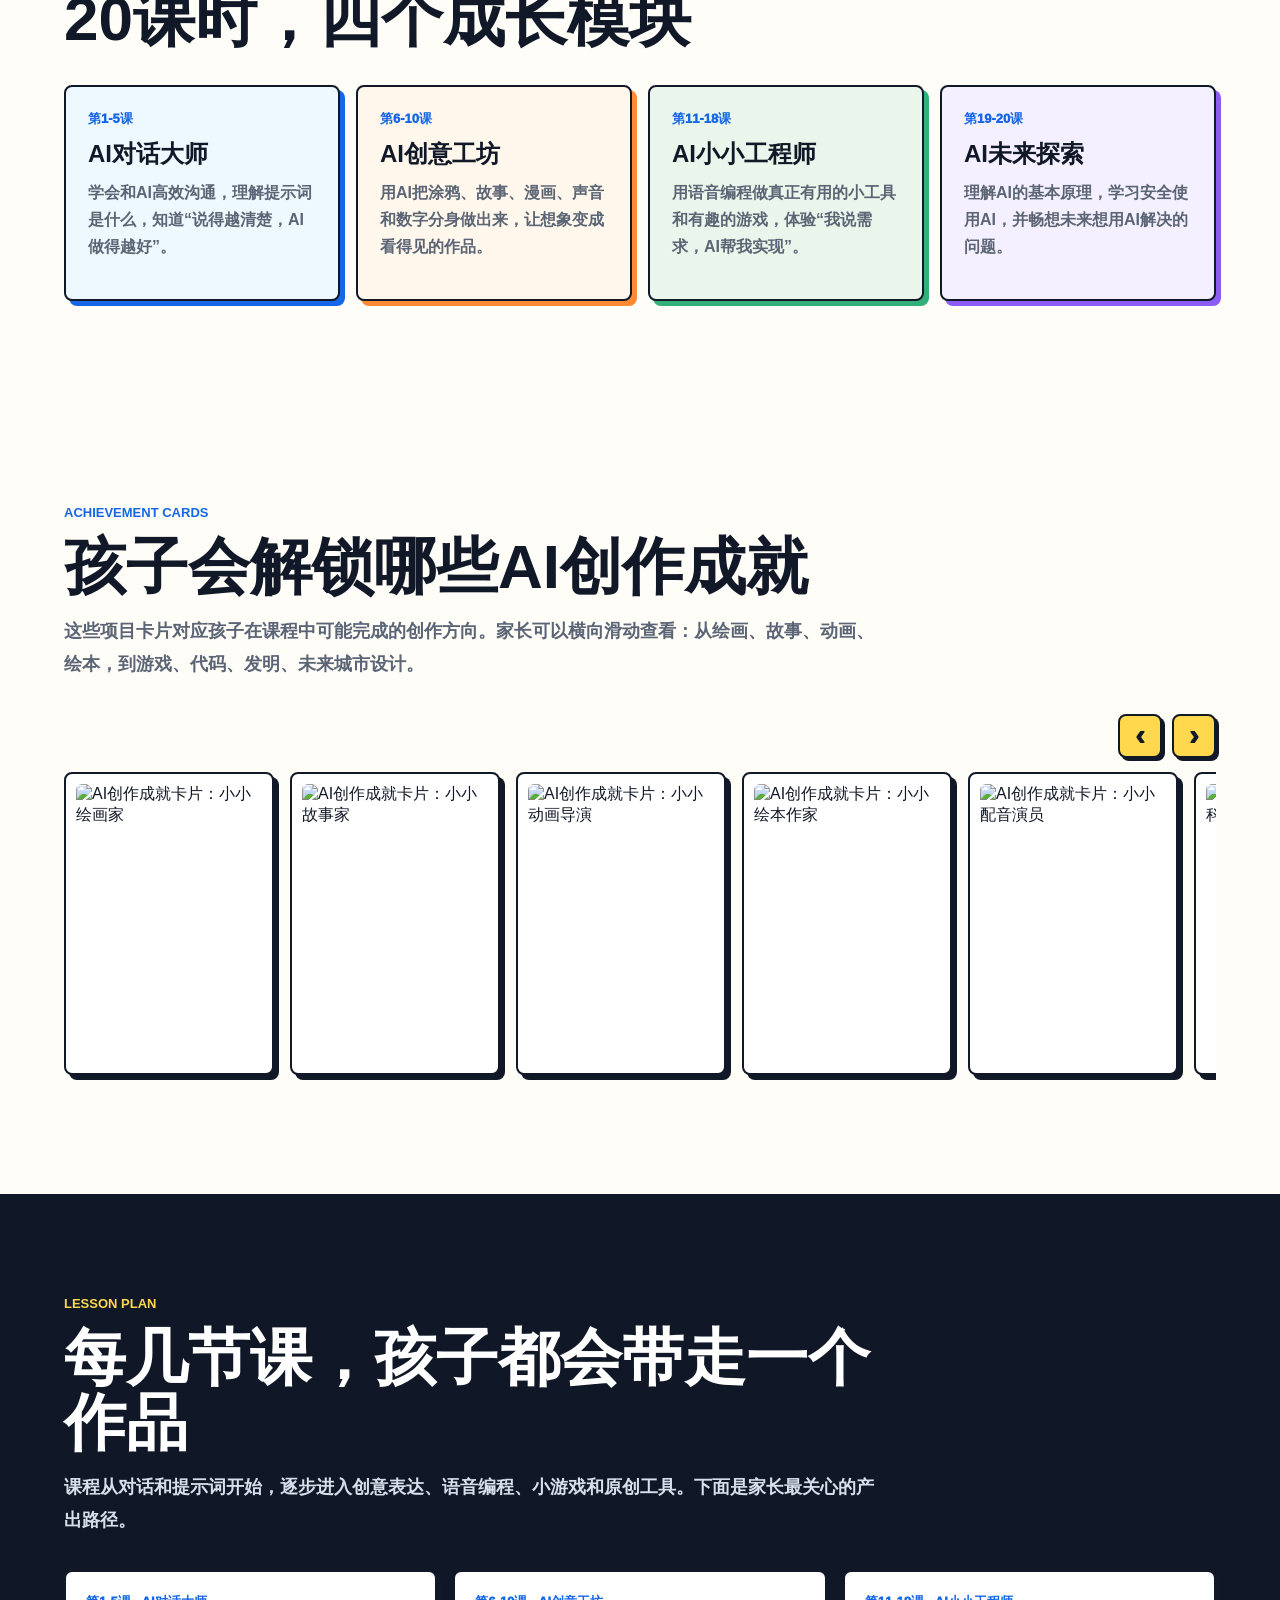
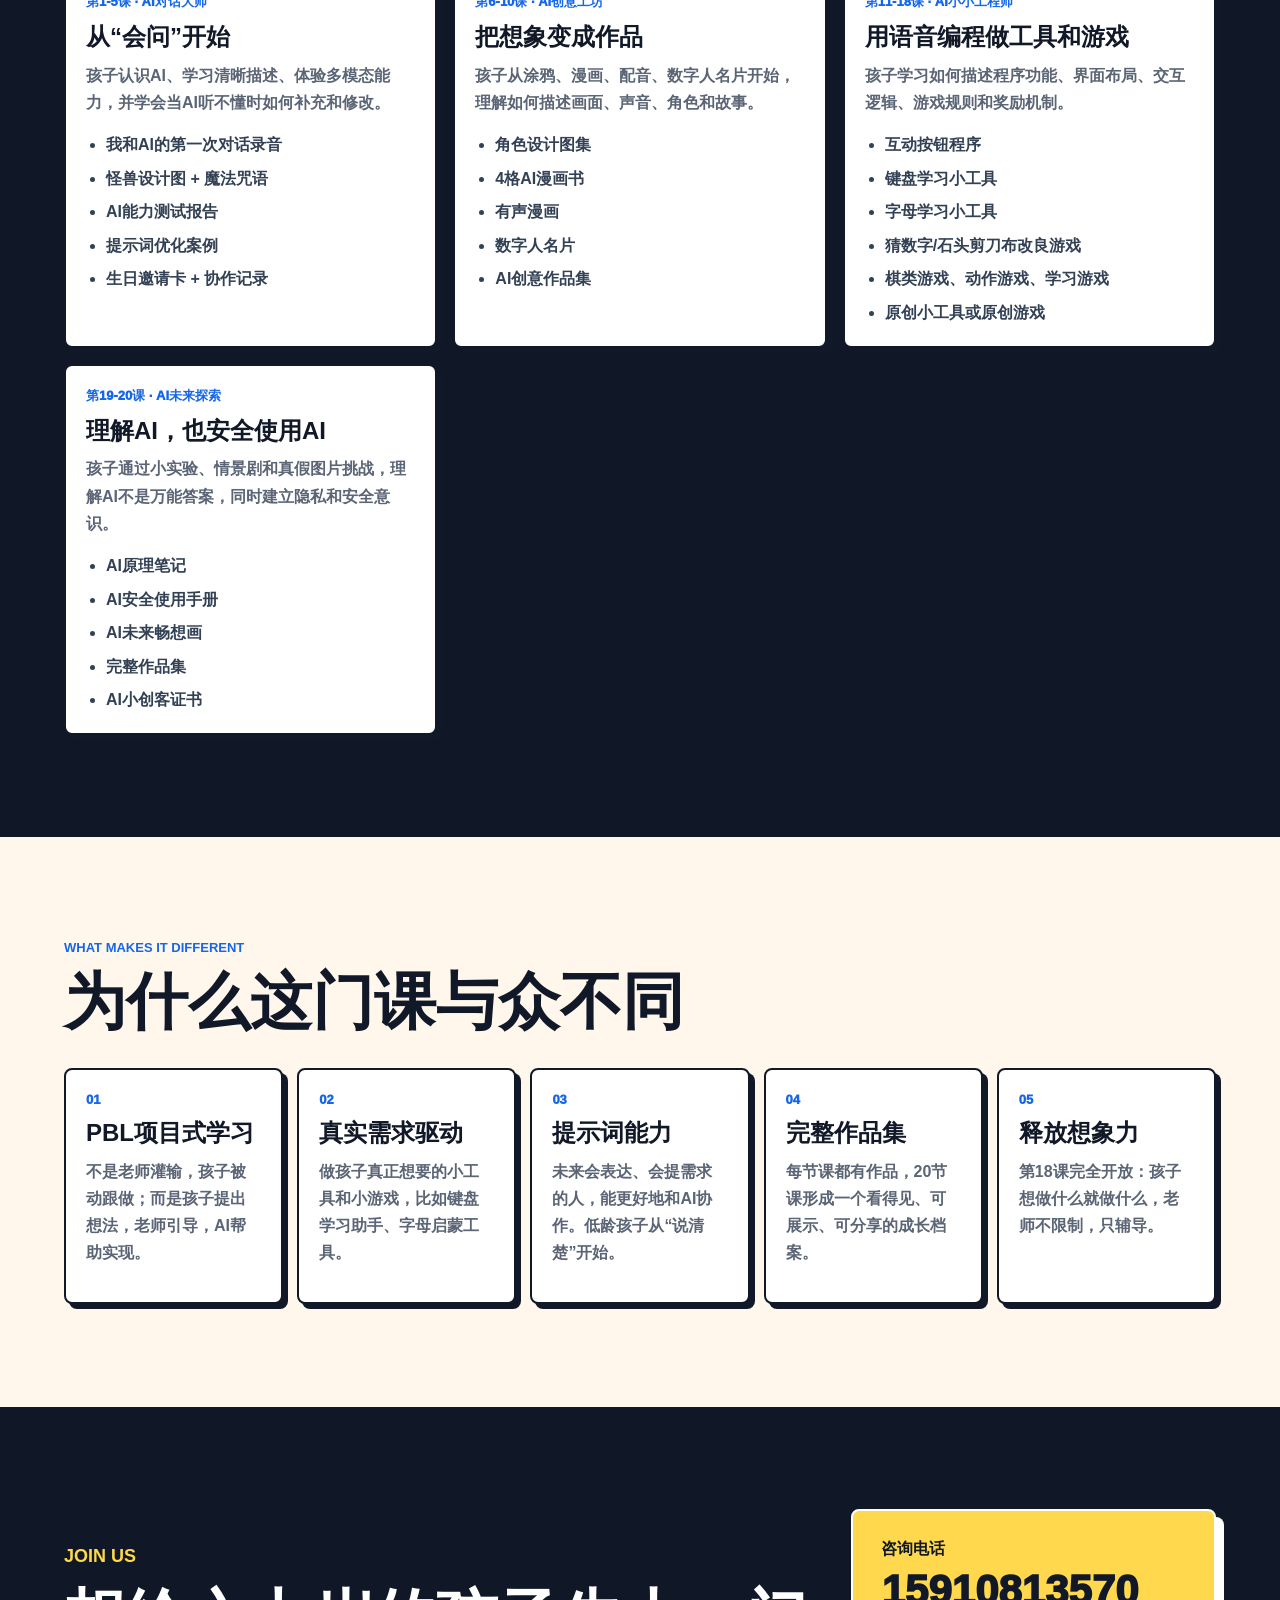
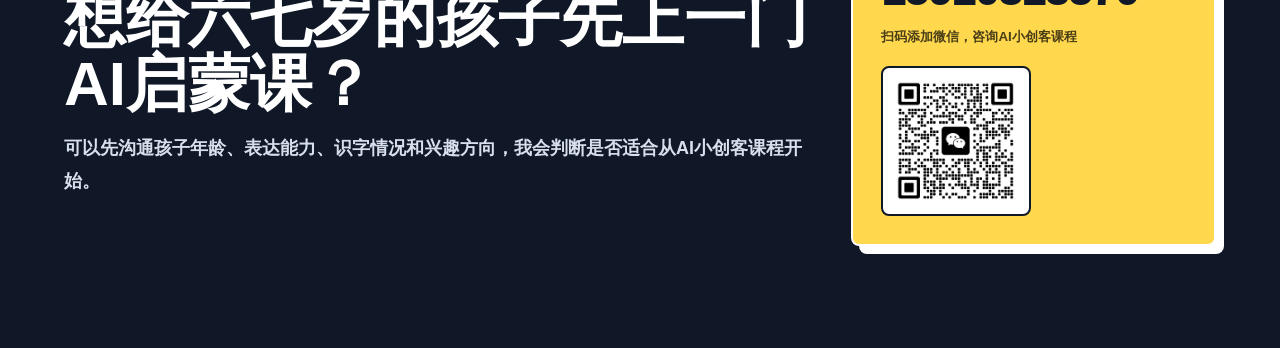
==== commit 859ce0e4: "Add files via upload" ====
--- a/ai-little-maker.html
+++ b/ai-little-maker.html
@@ -192,6 +192,65 @@
         background: #fff7eb;
       }
 
+      .achievement-section {
+        background: #fffdf8;
+      }
+
+      .achievement-wrap {
+        position: relative;
+      }
+
+      .achievement-actions {
+        display: flex;
+        justify-content: flex-end;
+        gap: 10px;
+        margin-bottom: 14px;
+      }
+
+      .achievement-actions button {
+        display: grid;
+        place-items: center;
+        width: 44px;
+        height: 44px;
+        color: var(--ink);
+        cursor: pointer;
+        background: var(--yellow);
+        border: 2px solid var(--ink);
+        border-radius: 8px;
+        box-shadow: 3px 3px 0 var(--ink);
+        font-size: 28px;
+        font-weight: 950;
+        line-height: 1;
+      }
+
+      .achievement-track {
+        display: grid;
+        grid-auto-columns: minmax(210px, 22%);
+        grid-auto-flow: column;
+        gap: 16px;
+        overflow-x: auto;
+        padding: 0 8px 16px 0;
+        scroll-behavior: smooth;
+        scroll-snap-type: x proximity;
+      }
+
+      .achievement-track figure {
+        margin: 0;
+        padding: 10px;
+        background: var(--white);
+        border: 2px solid var(--ink);
+        border-radius: 8px;
+        box-shadow: 5px 5px 0 var(--ink);
+        scroll-snap-align: start;
+      }
+
+      .achievement-track img {
+        width: 100%;
+        aspect-ratio: 2 / 3;
+        object-fit: cover;
+        border-radius: 6px;
+      }
+
       .maker-diff-grid {
         display: grid;
         grid-template-columns: repeat(5, minmax(0, 1fr));
@@ -213,6 +272,10 @@
         .maker-diff-grid,
         .contact-section {
           grid-template-columns: 1fr;
+        }
+
+        .achievement-track {
+          grid-auto-columns: 72%;
         }
       }
     </style>
@@ -314,6 +377,45 @@
         </div>
       </section>
 
+      <section class="maker-section achievement-section" id="achievements">
+        <div class="section-heading">
+          <p class="eyebrow">Achievement Cards</p>
+          <h2>孩子会解锁哪些AI创作成就</h2>
+          <p>这些项目卡片对应孩子在课程中可能完成的创作方向。家长可以横向滑动查看：从绘画、故事、动画、绘本，到游戏、代码、发明、未来城市设计。</p>
+        </div>
+        <div class="achievement-wrap">
+          <div class="achievement-actions">
+            <button type="button" data-achievement-prev aria-label="查看上一组成就卡">‹</button>
+            <button type="button" data-achievement-next aria-label="查看下一组成就卡">›</button>
+          </div>
+          <div class="achievement-track">
+            <figure><img src="assets/little-maker/achievement-00.jpg" alt="AI创作成就卡片：小小绘画家"></figure>
+            <figure><img src="assets/little-maker/achievement-01.jpg" alt="AI创作成就卡片：小小故事家"></figure>
+            <figure><img src="assets/little-maker/achievement-02.jpg" alt="AI创作成就卡片：小小动画导演"></figure>
+            <figure><img src="assets/little-maker/achievement-03.jpg" alt="AI创作成就卡片：小小绘本作家"></figure>
+            <figure><img src="assets/little-maker/achievement-04.jpg" alt="AI创作成就卡片：小小配音演员"></figure>
+            <figure><img src="assets/little-maker/achievement-05.jpg" alt="AI创作成就卡片：小小科学家"></figure>
+            <figure><img src="assets/little-maker/achievement-06.jpg" alt="AI创作成就卡片：小小发明家"></figure>
+            <figure><img src="assets/little-maker/achievement-07.jpg" alt="AI创作成就卡片：小小游戏设计师"></figure>
+            <figure><img src="assets/little-maker/achievement-08.jpg" alt="AI创作成就卡片：小小艺术家"></figure>
+            <figure><img src="assets/little-maker/achievement-09.jpg" alt="AI创作成就卡片：小小代码魔法师"></figure>
+            <figure><img src="assets/little-maker/achievement-10.jpg" alt="AI创作成就卡片：小小宇宙探索家"></figure>
+            <figure><img src="assets/little-maker/achievement-11.jpg" alt="AI创作成就卡片：小小音乐创作家"></figure>
+            <figure><img src="assets/little-maker/achievement-12.jpg" alt="AI创作成就卡片：小小故事创作者"></figure>
+            <figure><img src="assets/little-maker/achievement-13.jpg" alt="AI创作成就卡片：小小生物创造家"></figure>
+            <figure><img src="assets/little-maker/achievement-14.jpg" alt="AI创作成就卡片：小小梦幻世界设计师"></figure>
+            <figure><img src="assets/little-maker/achievement-15.jpg" alt="AI创作成就卡片：小小未来城市设计师"></figure>
+            <figure><img src="assets/little-maker/achievement-16.jpg" alt="AI创作成就卡片：小小时装设计师"></figure>
+            <figure><img src="assets/little-maker/achievement-17.jpg" alt="AI创作成就卡片：小小盲盒设计师"></figure>
+            <figure><img src="assets/little-maker/achievement-18.jpg" alt="AI创作成就卡片：小小IP形象设计师"></figure>
+            <figure><img src="assets/little-maker/achievement-19.jpg" alt="AI创作成就卡片：小小表情包设计师"></figure>
+            <figure><img src="assets/little-maker/achievement-20.jpg" alt="AI创作成就卡片：小小诗境创作师"></figure>
+            <figure><img src="assets/little-maker/achievement-21.jpg" alt="AI创作成就卡片：小小英语绘本设计师"></figure>
+            <figure><img src="assets/little-maker/achievement-22.jpg" alt="AI创作成就卡片：小小数学游戏大师"></figure>
+          </div>
+        </div>
+      </section>
+
       <section class="maker-section lesson-section" id="lessons">
         <div class="section-heading">
           <p class="eyebrow">Lesson Plan</p>
@@ -423,5 +525,14 @@
         </div>
       </section>
     </main>
+    <script>
+      const achievementTrack = document.querySelector(".achievement-track");
+      document.querySelector("[data-achievement-prev]")?.addEventListener("click", () => {
+        achievementTrack?.scrollBy({ left: -Math.max(achievementTrack.clientWidth * 0.82, 260), behavior: "smooth" });
+      });
+      document.querySelector("[data-achievement-next]")?.addEventListener("click", () => {
+        achievementTrack?.scrollBy({ left: Math.max(achievementTrack.clientWidth * 0.82, 260), behavior: "smooth" });
+      });
+    </script>
   </body>
 </html>
